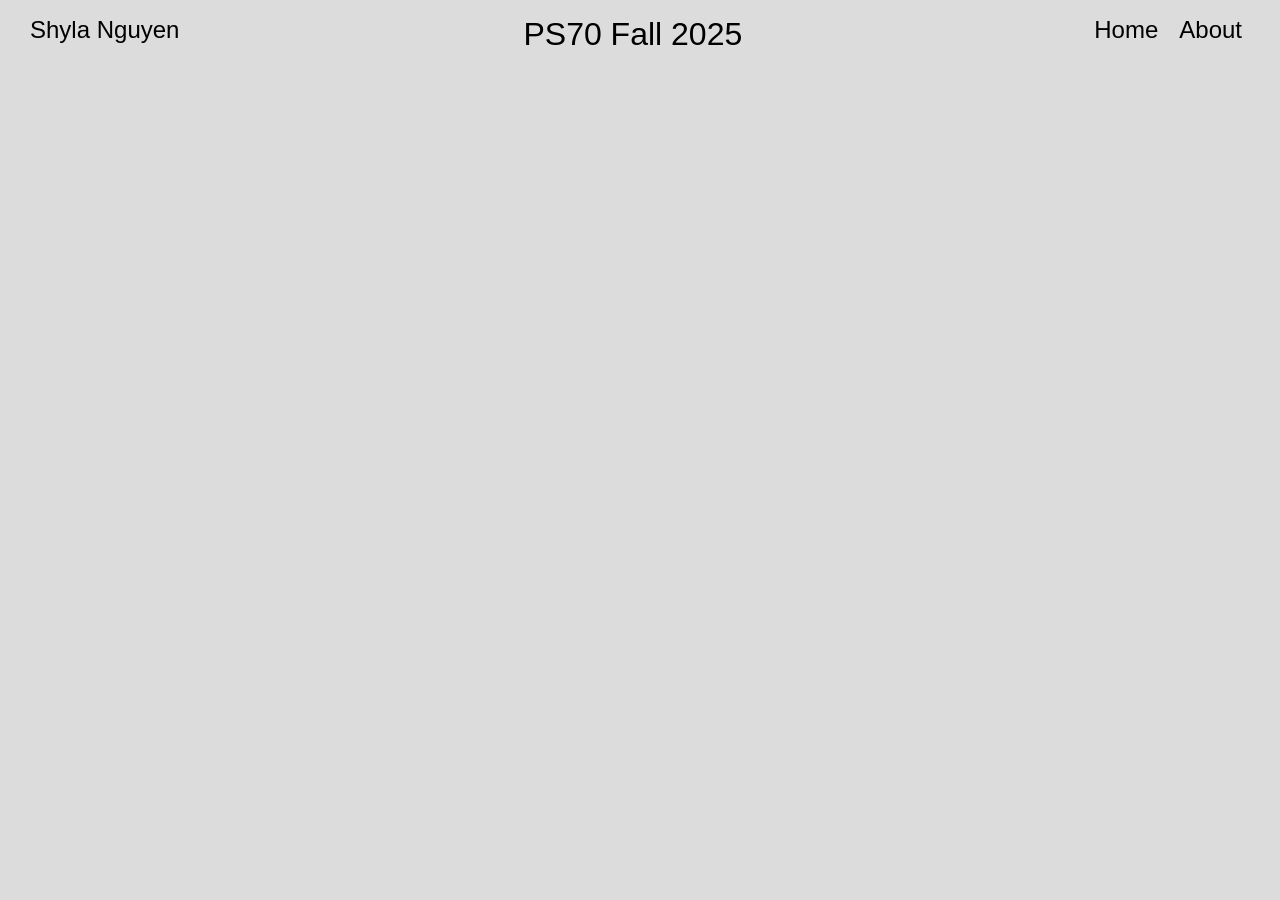
==== 02_2Ddesign/index.html @ c5af00e2 "removed stray button" ====
<!DOCTYPE html>
<html lang="en">

<title>PS70: Intro to Digital Fabrication </title>
<link href="https://cdn.jsdelivr.net/npm/bootstrap@5.1.1/dist/css/bootstrap.min.css" rel="stylesheet">
<link href="../style.css" rel="stylesheet">


<nav class="navbar navbar-expand-sm navbar-" style="background-color: #dcdcdc; color: #000000;">
  <div style="align-items: center; justify-content: center;" class="container-fluid">
    <div class="d-flex w-100">
      <h4 class="nav-name me-auto"> Shyla Nguyen</h4>
      <h2 class="nav-title position-absolute start-50 translate-middle-x">PS70 Fall 2025</h2>
    </div>
    <div class="navbar-nav">
      <h4><a class="nav-link" href="../index.html">Home</a></h4>
      <h4><a class="nav-link" href="../about.html">About</a></h4>
    </div>
  </div>
</nav>

<body>
<xmp style="display:none;">
<div class="textcontainer">
<p class="margin">   </p>

<h3>Week 2: 2D Design & Cutting</h3

<h4>Assignment 1: Make a Box</h4>
<p> This week, we were tasked with making a finger-joint cardboard box. 
</p>
<p> Inspiration for my box: </p>


<img src="webarebears.jpg" alt="bear stack from we bare bears. source: https://webarebears.fandom.com/wiki/The_Bears/Bear_Stack" style="width:200px" />

<p> From the cartoon We Bare Bears </p>

<p> Making the box:</p>

<p> To make my box, I first started by sketching out some ideas on paper. </p>

<img src="bearboxsketches.jpg" alt="sketches" style="width:300px" />

<p> Scrappy sketches and ideas for the box.</p>

<p> From here, I sketched the model on Fusion 360. </p>

<img src="bear-sketch.png" alt="CAD" style="width:450px" />

<p> First Iteration: </p>

<p> After laser cutting the first iteration of this print, the finger joints on some sides of the box were slightly misaligned. </p>

<img src="misaligned-bear-box.jpg" alt="CAD" style="width:300px" />

<p> Seeing this, I went back to edit my CAD model. There was an issue with the spacing between the finger joints because I 
  had hard-coded a number in instead of spacing based on the other dimensions of the box (thank you Bobby). After making some
  adjustments to the spacing between all the finger joints and making sure they are consistent, I cut my second iteration.
</p>

<p> Second Iteration: </p>

<img src="panda-box.jpg" alt="CAD" style="width:300px" />

<p> I salvaged the first box and now have 2/3 bears! </p>

<img src="box-stack.jpg" alt="CAD" style="width:300px" />

<p> Future Iterations: </p>

<p> For future iterations, I'd like to make add feet to to the box, and a small internal rim to allow the bears to really
  stack!
</p>

</div>
</xmp>
</body>

<script src="../strapdown.js"></script>
<script src="https://cdn.jsdelivr.net/npm/bootstrap@5.0.2/dist/js/bootstrap.bundle.min.js" ></script>

</html>
---- style.css ----
body {
    font: 20px "Gill Sans", Verdana, sans-serif;
    line-height: 1.8;
    color: #000000;
    background-color: #dcdcdc;
    padding-top: 0px !important;
  }

.textcontainer {
  padding: 2% 10%;;
}

p {font-size: 16px;}
.margin {margin-bottom: 30px;}

li {font-size: 16px;
    margin-bottom: 10px;}

a {
  color: #000000;
}

.container-fluid {
  padding: 0px;
  /*padding-bottom: 70px;*/
}

nav {
  background-color: #dcdcdc;
  color: #EEE7E8;
  padding: 50px 0px;
}

/* Navbar laid out as three flex zones: name (left) | title (center) | links (right).
   Replaces the old absolutely-positioned centered title, which overlapped the
   name and links at every screen width. */
.navbar .container-fluid {
  display: flex;
  flex-wrap: wrap;
  align-items: center;
  gap: 4px 20px;
  padding-right: 30px;
}

.navbar .d-flex.w-100 {
  width: auto !important;
  flex: 1 1 auto;
  min-width: 0;
  align-items: center;
  gap: 20px;
}

.navbar-nav {
  display: flex;
  justify-content: flex-start;
  gap: 5px;
  flex: 0 0 auto;
}

.nav-name{
  margin-left: 30px;
  margin-right: 0 !important; /* cancel me-auto so the title can center */
  text-align: left;
  white-space: nowrap;
  color: #000000;
  flex: 0 0 auto;
}

.nav-title{
  /* neutralize the Bootstrap position-absolute/translate utilities */
  position: static !important;
  transform: none !important;
  flex: 1 1 auto;
  text-align: center;
  margin: 0;
  color: #000000;
}

/* Stack the navbar vertically and center it on narrow screens */
@media (max-width: 575.98px) {
  .navbar .container-fluid {
    justify-content: center;
    padding-right: 0;
  }
  .navbar .d-flex.w-100 {
    flex-direction: column;
    width: 100% !important;
    gap: 2px;
  }
  .nav-name,
  .nav-title {
    margin: 0;
    width: 100%;
    text-align: center;
    white-space: normal;
  }
  .navbar-nav {
    width: 100%;
    flex-direction: column;
    align-items: center;
  }
}

.nav-link {
  color: #000000;
  transition: 0.3s;
  white-space: nowrap;
}

/* Right spacing is handled by the navbar container padding. */
.nav-link:last-child {
  margin-right: 0;
}

/* Keep images, videos and 3D viewers from overflowing on small screens.
   Caps inline fixed widths (e.g. width:700px) without distorting aspect ratio. */
img,
image,
video,
iframe,
model-viewer {
  max-width: 100%;
  height: auto;
}

.nav-link:hover {
  transition: 0.3s;
  color: #000000
}

#btn {
  border: 3px outset #FFFFFF;
  border-radius: 40px;
  padding: 5px 5px;
  background-color: #a3a3a3;
  color: #000000;
  transition: 0.3s;
}

#btn:hover {
  border: 3px inset #FFFFFF;
  border-radius: 40px;
  padding: 5px 5px;
  background-color: #a3a3a3;
  transition: 0.3s;
}

.row {
  margin: auto auto;
}

/* Removes underline from links only for gridded buttons.*/
.col-sm-4 a {
  text-decoration: none;
}

.col-sm-4 a:hover {
  text-decoration: underline;
}

.flexrow {
  display: flex;
  justify-content: flex-start;
  align-items: center;
}

.center-row {
  display: flex;
  justify-content: center;
  align-items: center;
  flex-wrap: wrap;
  gap: 20px;
}

/* Photo keeps its size; text fills the rest and only wraps below the photo
   when the row gets too narrow (e.g. on phones). */
.center-row > img {
  flex: 0 0 auto;
}
.center-row > div {
  flex: 1 1 320px;
}

code {
  background-color: #2d2b33;
  color: #EEE7E8;
  font-family: 'Courier New', Courier, monospace;
}

.caption {
  color: gray;
  font-size: 16px;
  text-align: center;
  font-style: italic;
}

#aboutme {
  padding: 20px;
}

pre code {
    background: #cfcccc !important; 
    color: #000000 !important; 
    display: block;
    padding: 16px;
    border-radius: 6px;
    font-size: 14px;
    line-height: 1.4;
    font-family: "Fira Code", Consolas, monospace;
    overflow-x: auto;
    white-space: pre;
}
pre {
    margin: 10px 0;
}
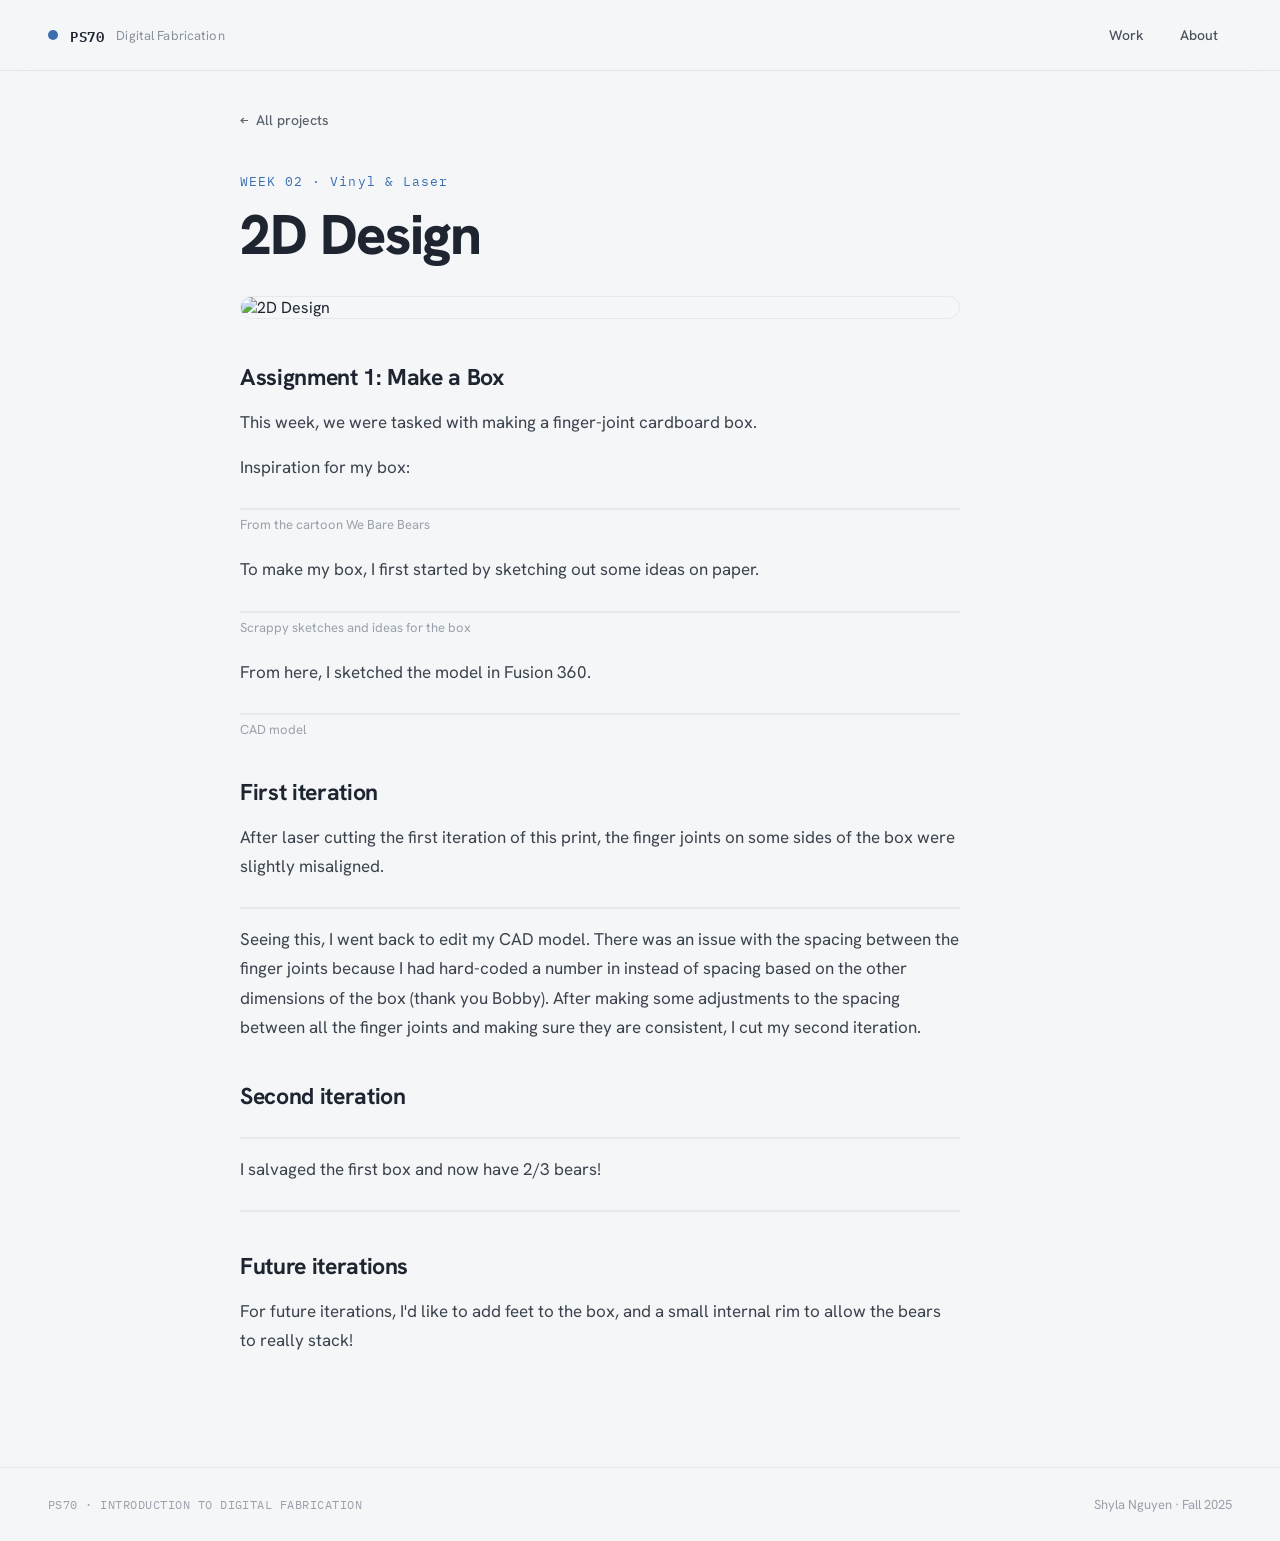
==== commit d968ac26: "Redesign portfolio as multi-page static site Rebuild the site with the Claude Design look (Hanken Gr" ====
--- a/02_2Ddesign/index.html
+++ b/02_2Ddesign/index.html
@@ -1,83 +1,72 @@
 <!DOCTYPE html>
 <html lang="en">
-
-<title>PS70: Intro to Digital Fabrication </title>
-<link href="https://cdn.jsdelivr.net/npm/bootstrap@5.1.1/dist/css/bootstrap.min.css" rel="stylesheet">
+<head>
+<meta charset="utf-8">
+<meta name="viewport" content="width=device-width, initial-scale=1">
+<title>2D Design · PS70</title>
+<link rel="preconnect" href="https://fonts.googleapis.com">
+<link rel="preconnect" href="https://fonts.gstatic.com" crossorigin>
+<link href="https://fonts.googleapis.com/css2?family=Hanken+Grotesk:wght@400;500;600;700;800&family=IBM+Plex+Mono:wght@400;500;600&display=swap" rel="stylesheet">
 <link href="../style.css" rel="stylesheet">
-
-
-<nav class="navbar navbar-expand-sm navbar-" style="background-color: #dcdcdc; color: #000000;">
-  <div style="align-items: center; justify-content: center;" class="container-fluid">
-    <div class="d-flex w-100">
-      <h4 class="nav-name me-auto"> Shyla Nguyen</h4>
-      <h2 class="nav-title position-absolute start-50 translate-middle-x">PS70 Fall 2025</h2>
+</head>
+<body>
+  <header class="site-header">
+    <a class="brand" href="../index.html">
+      <span class="brand-dot"></span>
+      <span class="brand-name">PS70</span>
+      <span class="brand-sub">Digital Fabrication</span>
+    </a>
+    <nav class="site-nav">
+      <a class="nav-link" href="../index.html">Work</a>
+      <a class="nav-link" href="../about.html">About</a>
+    </nav>
+  </header>
+  <main class="main">
+    <div class="article-wrap">
+      <a class="back-link" href="../index.html"><span class="arrow">←</span> All projects</a>
+      <div class="week-eyebrow">WEEK 02 · Vinyl &amp; Laser</div>
+      <h1 class="week-title">2D Design</h1>
+      <img class="hero-img" src="bearboxstack-thumbnail.jpg" alt="2D Design">
+      <article class="article">
+        <h2 class="a-h">Assignment 1: Make a Box</h2>
+        <p class="a-p">This week, we were tasked with making a finger-joint cardboard box.</p>
+        <p class="a-p">Inspiration for my box:</p>
+        <figure class="a-fig">
+          <img src="webarebears.jpg" alt="" loading="lazy">
+          <figcaption class="a-cap">From the cartoon We Bare Bears</figcaption>
+        </figure>
+        <p class="a-p">To make my box, I first started by sketching out some ideas on paper.</p>
+        <figure class="a-fig">
+          <img src="bearboxsketches.jpg" alt="" loading="lazy">
+          <figcaption class="a-cap">Scrappy sketches and ideas for the box</figcaption>
+        </figure>
+        <p class="a-p">From here, I sketched the model in Fusion 360.</p>
+        <figure class="a-fig">
+          <img src="bear-sketch.png" alt="" loading="lazy">
+          <figcaption class="a-cap">CAD model</figcaption>
+        </figure>
+        <h2 class="a-h">First iteration</h2>
+        <p class="a-p">After laser cutting the first iteration of this print, the finger joints on some sides of the box were slightly misaligned.</p>
+        <figure class="a-fig">
+          <img src="misaligned-bear-box.jpg" alt="" loading="lazy">
+        </figure>
+        <p class="a-p">Seeing this, I went back to edit my CAD model. There was an issue with the spacing between the finger joints because I had hard-coded a number in instead of spacing based on the other dimensions of the box (thank you Bobby). After making some adjustments to the spacing between all the finger joints and making sure they are consistent, I cut my second iteration.</p>
+        <h2 class="a-h">Second iteration</h2>
+        <figure class="a-fig">
+          <img src="panda-box.jpg" alt="" loading="lazy">
+        </figure>
+        <p class="a-p">I salvaged the first box and now have 2/3 bears!</p>
+        <figure class="a-fig">
+          <img src="box-stack.jpg" alt="" loading="lazy">
+        </figure>
+        <h2 class="a-h">Future iterations</h2>
+        <p class="a-p">For future iterations, I'd like to add feet to the box, and a small internal rim to allow the bears to really stack!</p>
+      </article>
     </div>
-    <div class="navbar-nav">
-      <h4><a class="nav-link" href="../index.html">Home</a></h4>
-      <h4><a class="nav-link" href="../about.html">About</a></h4>
-    </div>
-  </div>
-</nav>
-
-<body>
-<xmp style="display:none;">
-<div class="textcontainer">
-<p class="margin">   </p>
-
-<h3>Week 2: 2D Design & Cutting</h3
-
-<h4>Assignment 1: Make a Box</h4>
-<p> This week, we were tasked with making a finger-joint cardboard box. 
-</p>
-<p> Inspiration for my box: </p>
-
-
-<img src="webarebears.jpg" alt="bear stack from we bare bears. source: https://webarebears.fandom.com/wiki/The_Bears/Bear_Stack" style="width:200px" />
-
-<p> From the cartoon We Bare Bears </p>
-
-<p> Making the box:</p>
-
-<p> To make my box, I first started by sketching out some ideas on paper. </p>
-
-<img src="bearboxsketches.jpg" alt="sketches" style="width:300px" />
-
-<p> Scrappy sketches and ideas for the box.</p>
-
-<p> From here, I sketched the model on Fusion 360. </p>
-
-<img src="bear-sketch.png" alt="CAD" style="width:450px" />
-
-<p> First Iteration: </p>
-
-<p> After laser cutting the first iteration of this print, the finger joints on some sides of the box were slightly misaligned. </p>
-
-<img src="misaligned-bear-box.jpg" alt="CAD" style="width:300px" />
-
-<p> Seeing this, I went back to edit my CAD model. There was an issue with the spacing between the finger joints because I 
-  had hard-coded a number in instead of spacing based on the other dimensions of the box (thank you Bobby). After making some
-  adjustments to the spacing between all the finger joints and making sure they are consistent, I cut my second iteration.
-</p>
-
-<p> Second Iteration: </p>
-
-<img src="panda-box.jpg" alt="CAD" style="width:300px" />
-
-<p> I salvaged the first box and now have 2/3 bears! </p>
-
-<img src="box-stack.jpg" alt="CAD" style="width:300px" />
-
-<p> Future Iterations: </p>
-
-<p> For future iterations, I'd like to make add feet to to the box, and a small internal rim to allow the bears to really
-  stack!
-</p>
-
-</div>
-</xmp>
+  </main>
+  <footer class="site-footer">
+    <span class="footer-left">PS70 · INTRODUCTION TO DIGITAL FABRICATION</span>
+    <span class="footer-right">Shyla Nguyen · Fall 2025</span>
+  </footer>
 </body>
-
-<script src="../strapdown.js"></script>
-<script src="https://cdn.jsdelivr.net/npm/bootstrap@5.0.2/dist/js/bootstrap.bundle.min.js" ></script>
-
-</html>+</html>
--- a/style.css
+++ b/style.css
@@ -1,216 +1,383 @@
+/* PS70 — Introduction to Digital Fabrication
+   Shared styles for the multi-page portfolio. Design ported from the
+   Claude Design redesign (Hanken Grotesk + IBM Plex Mono, light UI). */
+
+:root {
+  --bg: #F4F6F8;
+  --ink: #1E2530;
+  --body: #3A424C;
+  --muted: #4A525C;
+  --muted-2: #5B636D;
+  --muted-3: #8A929C;
+  --muted-4: #9AA1AA;
+  --accent: #3B6FB0;
+  --line: #E2E6EB;
+  --line-2: #E6EAEE;
+  --line-3: #D4DAE0;
+  --card: #FFFFFF;
+  --thumb-bg: #EEF1F4;
+}
+
+* { box-sizing: border-box; }
+html, body { margin: 0; padding: 0; }
+
 body {
-    font: 20px "Gill Sans", Verdana, sans-serif;
-    line-height: 1.8;
-    color: #000000;
-    background-color: #dcdcdc;
-    padding-top: 0px !important;
-  }
-
-.textcontainer {
-  padding: 2% 10%;;
-}
-
-p {font-size: 16px;}
-.margin {margin-bottom: 30px;}
-
-li {font-size: 16px;
-    margin-bottom: 10px;}
-
-a {
-  color: #000000;
-}
-
-.container-fluid {
-  padding: 0px;
-  /*padding-bottom: 70px;*/
-}
-
-nav {
-  background-color: #dcdcdc;
-  color: #EEE7E8;
-  padding: 50px 0px;
-}
-
-/* Navbar laid out as three flex zones: name (left) | title (center) | links (right).
-   Replaces the old absolutely-positioned centered title, which overlapped the
-   name and links at every screen width. */
-.navbar .container-fluid {
-  display: flex;
+  font-family: 'Hanken Grotesk', system-ui, sans-serif;
+  background: var(--bg);
+  color: var(--ink);
+  -webkit-font-smoothing: antialiased;
+  min-height: 100vh;
+  display: flex;
+  flex-direction: column;
+}
+
+a { color: inherit; }
+img { max-width: 100%; }
+
+/* ---------- Header ---------- */
+.site-header {
+  position: sticky;
+  top: 0;
+  z-index: 30;
+  display: flex;
+  align-items: center;
+  justify-content: space-between;
+  gap: 16px;
+  padding: 18px 48px;
+  background: rgba(244, 246, 248, 0.82);
+  backdrop-filter: blur(14px);
+  -webkit-backdrop-filter: blur(14px);
+  border-bottom: 1px solid var(--line);
+}
+.brand {
+  display: flex;
+  align-items: center;
+  gap: 12px;
+  text-decoration: none;
+}
+.brand-dot {
+  width: 10px;
+  height: 10px;
+  border-radius: 50%;
+  background: var(--accent);
+  display: inline-block;
+  flex-shrink: 0;
+}
+.brand-name {
+  font-family: 'IBM Plex Mono', monospace;
+  font-weight: 600;
+  font-size: 14px;
+  letter-spacing: 0.04em;
+  color: var(--ink);
+}
+.brand-sub { font-size: 13px; color: var(--muted-3); letter-spacing: 0.01em; }
+.site-nav { display: flex; align-items: center; gap: 8px; }
+.nav-link {
+  padding: 8px 14px;
+  border-radius: 8px;
+  font-size: 14px;
+  font-weight: 500;
+  color: var(--muted);
+  text-decoration: none;
+}
+.nav-link:hover { background: rgba(30, 37, 48, 0.05); }
+
+/* ---------- Layout ---------- */
+.main { flex: 1; padding: 0 48px 96px; }
+
+/* ---------- Home hero ---------- */
+.hero { max-width: 1180px; margin: 0 auto; padding: 84px 0 64px; }
+.eyebrow {
+  font-family: 'IBM Plex Mono', monospace;
+  font-size: 13px;
+  letter-spacing: 0.08em;
+  color: var(--muted-3);
+  margin-bottom: 26px;
+}
+.hero-title {
+  font-size: clamp(40px, 6vw, 76px);
+  line-height: 1.02;
+  font-weight: 800;
+  letter-spacing: -0.03em;
+  margin: 0 0 26px;
+  max-width: 16ch;
+  text-wrap: balance;
+}
+.hero-sub {
+  font-size: 19px;
+  line-height: 1.55;
+  color: var(--muted-2);
+  max-width: 56ch;
+  margin: 0;
+}
+
+/* ---------- Projects grid ---------- */
+.section { max-width: 1180px; margin: 0 auto; }
+.section-head {
+  display: flex;
+  align-items: baseline;
+  justify-content: space-between;
+  padding-bottom: 20px;
+  border-bottom: 1px solid var(--line);
+  margin-bottom: 36px;
+}
+.section-title {
+  font-size: 15px;
+  font-weight: 600;
+  letter-spacing: 0.02em;
+  margin: 0;
+  color: var(--ink);
+}
+.section-count {
+  font-family: 'IBM Plex Mono', monospace;
+  font-size: 13px;
+  color: var(--muted-4);
+}
+.grid {
+  display: grid;
+  grid-template-columns: repeat(auto-fill, minmax(320px, 1fr));
+  gap: 28px;
+}
+.card {
+  background: var(--card);
+  border-radius: 16px;
+  overflow: hidden;
+  display: flex;
+  flex-direction: column;
+  text-decoration: none;
+  color: inherit;
+  transition: box-shadow 0.25s ease, transform 0.25s ease;
+}
+.card:hover {
+  box-shadow: 0 18px 40px -18px rgba(30, 37, 48, 0.28);
+  transform: translateY(-4px);
+}
+.card-thumb {
+  position: relative;
+  aspect-ratio: 16 / 10;
+  background: var(--thumb-bg);
+  border-bottom: 1px solid var(--line-2);
+}
+.card-thumb img {
+  position: absolute;
+  inset: 0;
+  width: 100%;
+  height: 100%;
+  object-fit: cover;
+}
+.card-badge {
+  position: absolute;
+  top: 14px;
+  left: 14px;
+  z-index: 2;
+  font-family: 'IBM Plex Mono', monospace;
+  font-size: 12px;
+  font-weight: 600;
+  letter-spacing: 0.06em;
+  color: var(--ink);
+  background: rgba(255, 255, 255, 0.9);
+  backdrop-filter: blur(4px);
+  padding: 5px 9px;
+  border-radius: 6px;
+}
+.card-body {
+  padding: 20px 22px 24px;
+  display: flex;
+  flex-direction: column;
+  gap: 8px;
+}
+.card-tag {
+  font-family: 'IBM Plex Mono', monospace;
+  font-size: 12px;
+  letter-spacing: 0.04em;
+  color: var(--accent);
+  display: flex;
+  align-items: center;
+  gap: 6px;
+}
+.card-tag .ext { color: var(--muted-4); }
+.card-title {
+  font-size: 21px;
+  font-weight: 700;
+  letter-spacing: -0.01em;
+  color: var(--ink);
+}
+
+/* ---------- Week detail ---------- */
+.article-wrap { max-width: 800px; margin: 0 auto; }
+.back-link {
+  display: inline-flex;
+  align-items: center;
+  gap: 8px;
+  font-size: 14px;
+  font-weight: 500;
+  color: var(--muted-2);
+  text-decoration: none;
+  margin: 40px 0 44px;
+}
+.back-link:hover { color: var(--ink); }
+.back-link .arrow { font-family: 'IBM Plex Mono', monospace; }
+.week-eyebrow {
+  font-family: 'IBM Plex Mono', monospace;
+  font-size: 13px;
+  letter-spacing: 0.08em;
+  color: var(--accent);
+  margin-bottom: 16px;
+}
+.week-title {
+  font-size: clamp(34px, 5vw, 56px);
+  line-height: 1.04;
+  font-weight: 800;
+  letter-spacing: -0.025em;
+  margin: 0 0 32px;
+}
+.hero-img {
+  display: block;
+  width: 100%;
+  max-width: 720px;
+  height: auto;
+  margin-bottom: 44px;
+  border-radius: 18px;
+  border: 1px solid var(--line-2);
+}
+
+/* ---------- Article blocks ---------- */
+.article { max-width: 720px; }
+.a-h {
+  font-size: 23px;
+  font-weight: 700;
+  letter-spacing: -0.015em;
+  color: var(--ink);
+  margin: 40px 0 0;
+  line-height: 1.25;
+}
+.a-p { font-size: 17px; line-height: 1.72; color: var(--body); margin: 16px 0; }
+.a-ul, .a-ol {
+  font-size: 17px;
+  line-height: 1.7;
+  color: var(--body);
+  margin: 14px 0;
+  padding-left: 24px;
+}
+.a-ul li { margin-bottom: 8px; }
+.a-ol li { margin-bottom: 12px; }
+.a-fig { margin: 0; }
+.a-fig img, .a-fig video {
+  display: block;
+  width: 100%;
+  max-width: 720px;
+  height: auto;
+  margin: 26px 0 6px;
+  border-radius: 12px;
+  border: 1px solid var(--line-2);
+}
+.a-fig video { background: #000; }
+.a-cap { font-size: 13px; color: var(--muted-4); margin: 0 0 22px; }
+.a-code {
+  background: var(--ink);
+  color: var(--line-2);
+  font-family: 'IBM Plex Mono', monospace;
+  font-size: 12.5px;
+  line-height: 1.6;
+  padding: 18px 20px;
+  border-radius: 12px;
+  overflow-x: auto;
+  margin: 22px 0;
+  white-space: pre;
+}
+.a-code code { font-family: inherit; background: none; color: inherit; padding: 0; }
+.a-dl {
+  display: inline-flex;
+  align-items: center;
+  gap: 8px;
+  text-decoration: none;
+  font-size: 14px;
+  font-weight: 600;
+  color: var(--ink);
+  border: 1px solid var(--line-3);
+  padding: 10px 16px;
+  border-radius: 10px;
+  margin: 10px 10px 10px 0;
+}
+.a-dl:hover { background: rgba(30, 37, 48, 0.04); }
+.a-model { margin: 26px 0; }
+.a-model model-viewer {
+  width: 100%;
+  height: 380px;
+  background: var(--thumb-bg);
+  border-radius: 12px;
+  border: 1px solid var(--line-2);
+  display: block;
+}
+.a-iframe {
+  display: block;
+  width: 100%;
+  height: 480px;
+  border: 1px solid var(--line-2);
+  border-radius: 12px;
+  margin: 26px 0;
+}
+
+/* ---------- About ---------- */
+.about {
+  max-width: 820px;
+  margin: 0 auto;
+  padding: 72px 0 0;
+  display: flex;
+  gap: 56px;
   flex-wrap: wrap;
-  align-items: center;
-  gap: 4px 20px;
-  padding-right: 30px;
-}
-
-.navbar .d-flex.w-100 {
-  width: auto !important;
-  flex: 1 1 auto;
-  min-width: 0;
-  align-items: center;
-  gap: 20px;
-}
-
-.navbar-nav {
-  display: flex;
-  justify-content: flex-start;
-  gap: 5px;
-  flex: 0 0 auto;
-}
-
-.nav-name{
-  margin-left: 30px;
-  margin-right: 0 !important; /* cancel me-auto so the title can center */
-  text-align: left;
-  white-space: nowrap;
-  color: #000000;
-  flex: 0 0 auto;
-}
-
-.nav-title{
-  /* neutralize the Bootstrap position-absolute/translate utilities */
-  position: static !important;
-  transform: none !important;
-  flex: 1 1 auto;
-  text-align: center;
-  margin: 0;
-  color: #000000;
-}
-
-/* Stack the navbar vertically and center it on narrow screens */
-@media (max-width: 575.98px) {
-  .navbar .container-fluid {
-    justify-content: center;
-    padding-right: 0;
-  }
-  .navbar .d-flex.w-100 {
-    flex-direction: column;
-    width: 100% !important;
-    gap: 2px;
-  }
-  .nav-name,
-  .nav-title {
-    margin: 0;
-    width: 100%;
-    text-align: center;
-    white-space: normal;
-  }
-  .navbar-nav {
-    width: 100%;
-    flex-direction: column;
-    align-items: center;
-  }
-}
-
-.nav-link {
-  color: #000000;
-  transition: 0.3s;
-  white-space: nowrap;
-}
-
-/* Right spacing is handled by the navbar container padding. */
-.nav-link:last-child {
-  margin-right: 0;
-}
-
-/* Keep images, videos and 3D viewers from overflowing on small screens.
-   Caps inline fixed widths (e.g. width:700px) without distorting aspect ratio. */
-img,
-image,
-video,
-iframe,
-model-viewer {
-  max-width: 100%;
-  height: auto;
-}
-
-.nav-link:hover {
-  transition: 0.3s;
-  color: #000000
-}
-
-#btn {
-  border: 3px outset #FFFFFF;
-  border-radius: 40px;
-  padding: 5px 5px;
-  background-color: #a3a3a3;
-  color: #000000;
-  transition: 0.3s;
-}
-
-#btn:hover {
-  border: 3px inset #FFFFFF;
-  border-radius: 40px;
-  padding: 5px 5px;
-  background-color: #a3a3a3;
-  transition: 0.3s;
-}
-
-.row {
-  margin: auto auto;
-}
-
-/* Removes underline from links only for gridded buttons.*/
-.col-sm-4 a {
-  text-decoration: none;
-}
-
-.col-sm-4 a:hover {
-  text-decoration: underline;
-}
-
-.flexrow {
-  display: flex;
-  justify-content: flex-start;
-  align-items: center;
-}
-
-.center-row {
-  display: flex;
-  justify-content: center;
-  align-items: center;
+  align-items: flex-start;
+}
+.about-photo {
+  width: 180px;
+  height: 180px;
+  flex-shrink: 0;
+  border: 1px solid var(--line-2);
+  border-radius: 50%;
+  object-fit: cover;
+}
+.about-body { flex: 1; min-width: 300px; }
+.about-eyebrow {
+  font-family: 'IBM Plex Mono', monospace;
+  font-size: 13px;
+  letter-spacing: 0.08em;
+  color: var(--muted-3);
+  margin-bottom: 18px;
+}
+.about-title {
+  font-size: clamp(32px, 4.5vw, 48px);
+  line-height: 1.05;
+  font-weight: 800;
+  letter-spacing: -0.025em;
+  margin: 0 0 24px;
+}
+.about-title .accent { color: var(--accent); }
+.about-p { font-size: 18px; line-height: 1.65; color: var(--muted); margin: 0 0 20px; }
+.about-p:last-child { margin-bottom: 32px; }
+
+/* ---------- Footer ---------- */
+.site-footer {
+  border-top: 1px solid var(--line);
+  padding: 28px 48px;
+  display: flex;
+  align-items: center;
+  justify-content: space-between;
   flex-wrap: wrap;
-  gap: 20px;
-}
-
-/* Photo keeps its size; text fills the rest and only wraps below the photo
-   when the row gets too narrow (e.g. on phones). */
-.center-row > img {
-  flex: 0 0 auto;
-}
-.center-row > div {
-  flex: 1 1 320px;
-}
-
-code {
-  background-color: #2d2b33;
-  color: #EEE7E8;
-  font-family: 'Courier New', Courier, monospace;
-}
-
-.caption {
-  color: gray;
-  font-size: 16px;
-  text-align: center;
-  font-style: italic;
-}
-
-#aboutme {
-  padding: 20px;
-}
-
-pre code {
-    background: #cfcccc !important; 
-    color: #000000 !important; 
-    display: block;
-    padding: 16px;
-    border-radius: 6px;
-    font-size: 14px;
-    line-height: 1.4;
-    font-family: "Fira Code", Consolas, monospace;
-    overflow-x: auto;
-    white-space: pre;
-}
-pre {
-    margin: 10px 0;
-}
-
+  gap: 12px;
+}
+.footer-left {
+  font-family: 'IBM Plex Mono', monospace;
+  font-size: 12px;
+  color: var(--muted-4);
+  letter-spacing: 0.04em;
+}
+.footer-right { font-size: 13px; color: var(--muted-4); }
+
+/* ---------- Responsive ---------- */
+@media (max-width: 640px) {
+  .site-header { padding: 14px 20px; }
+  .brand-sub { display: none; }
+  .main { padding: 0 20px 72px; }
+  .hero { padding: 56px 0 48px; }
+  .site-footer { padding: 24px 20px; }
+}
